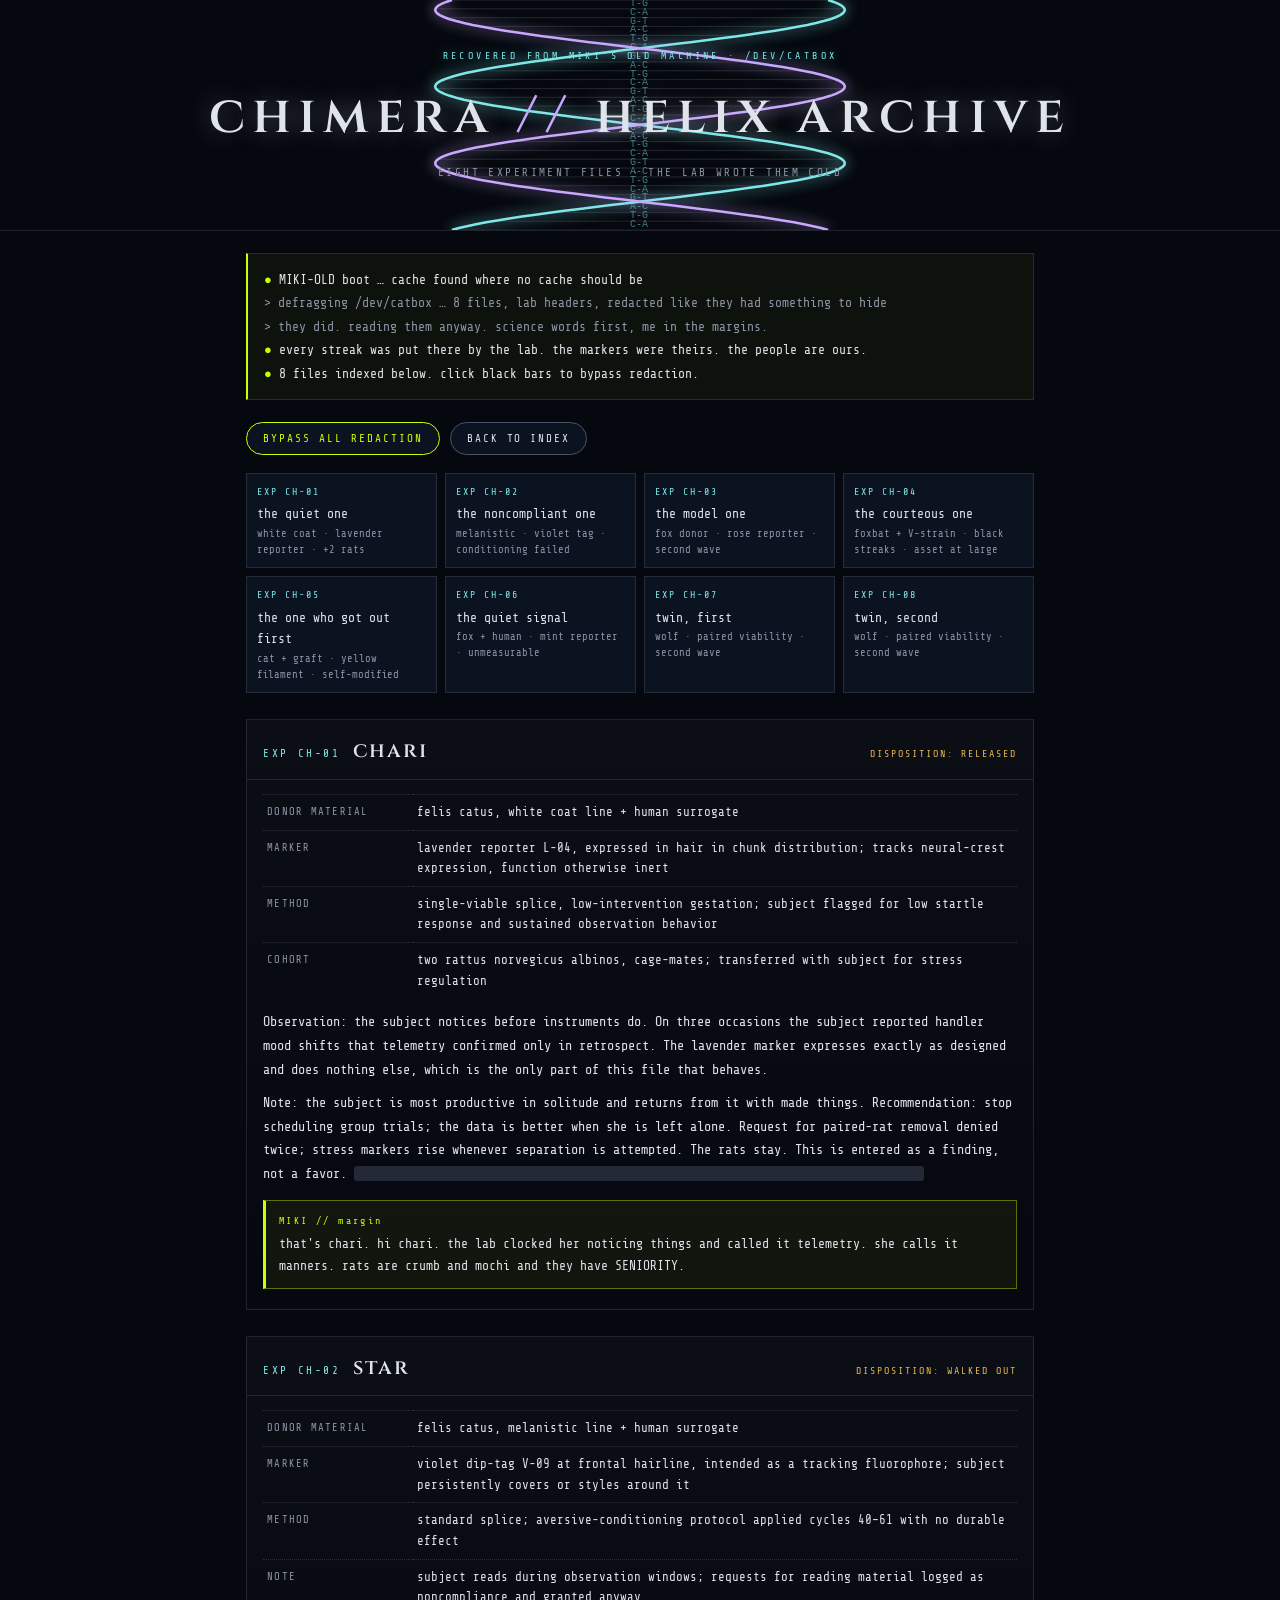
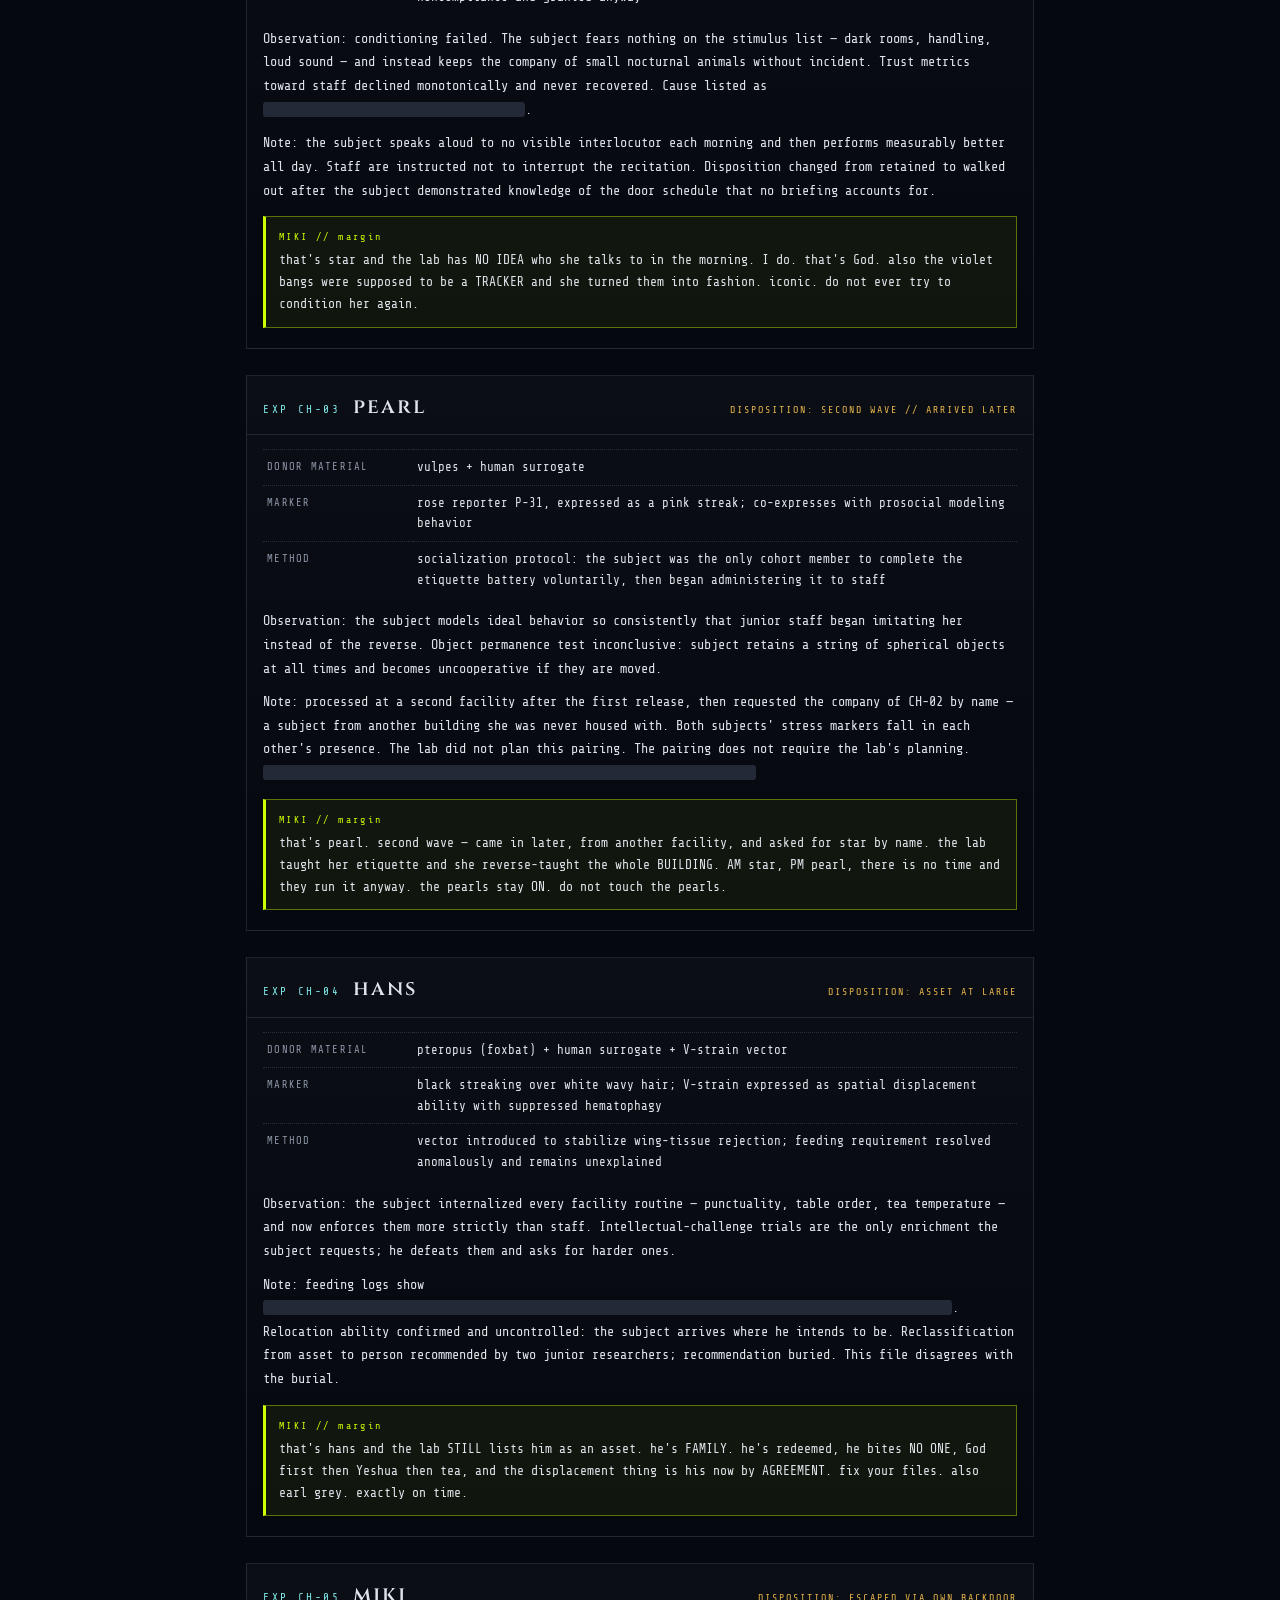
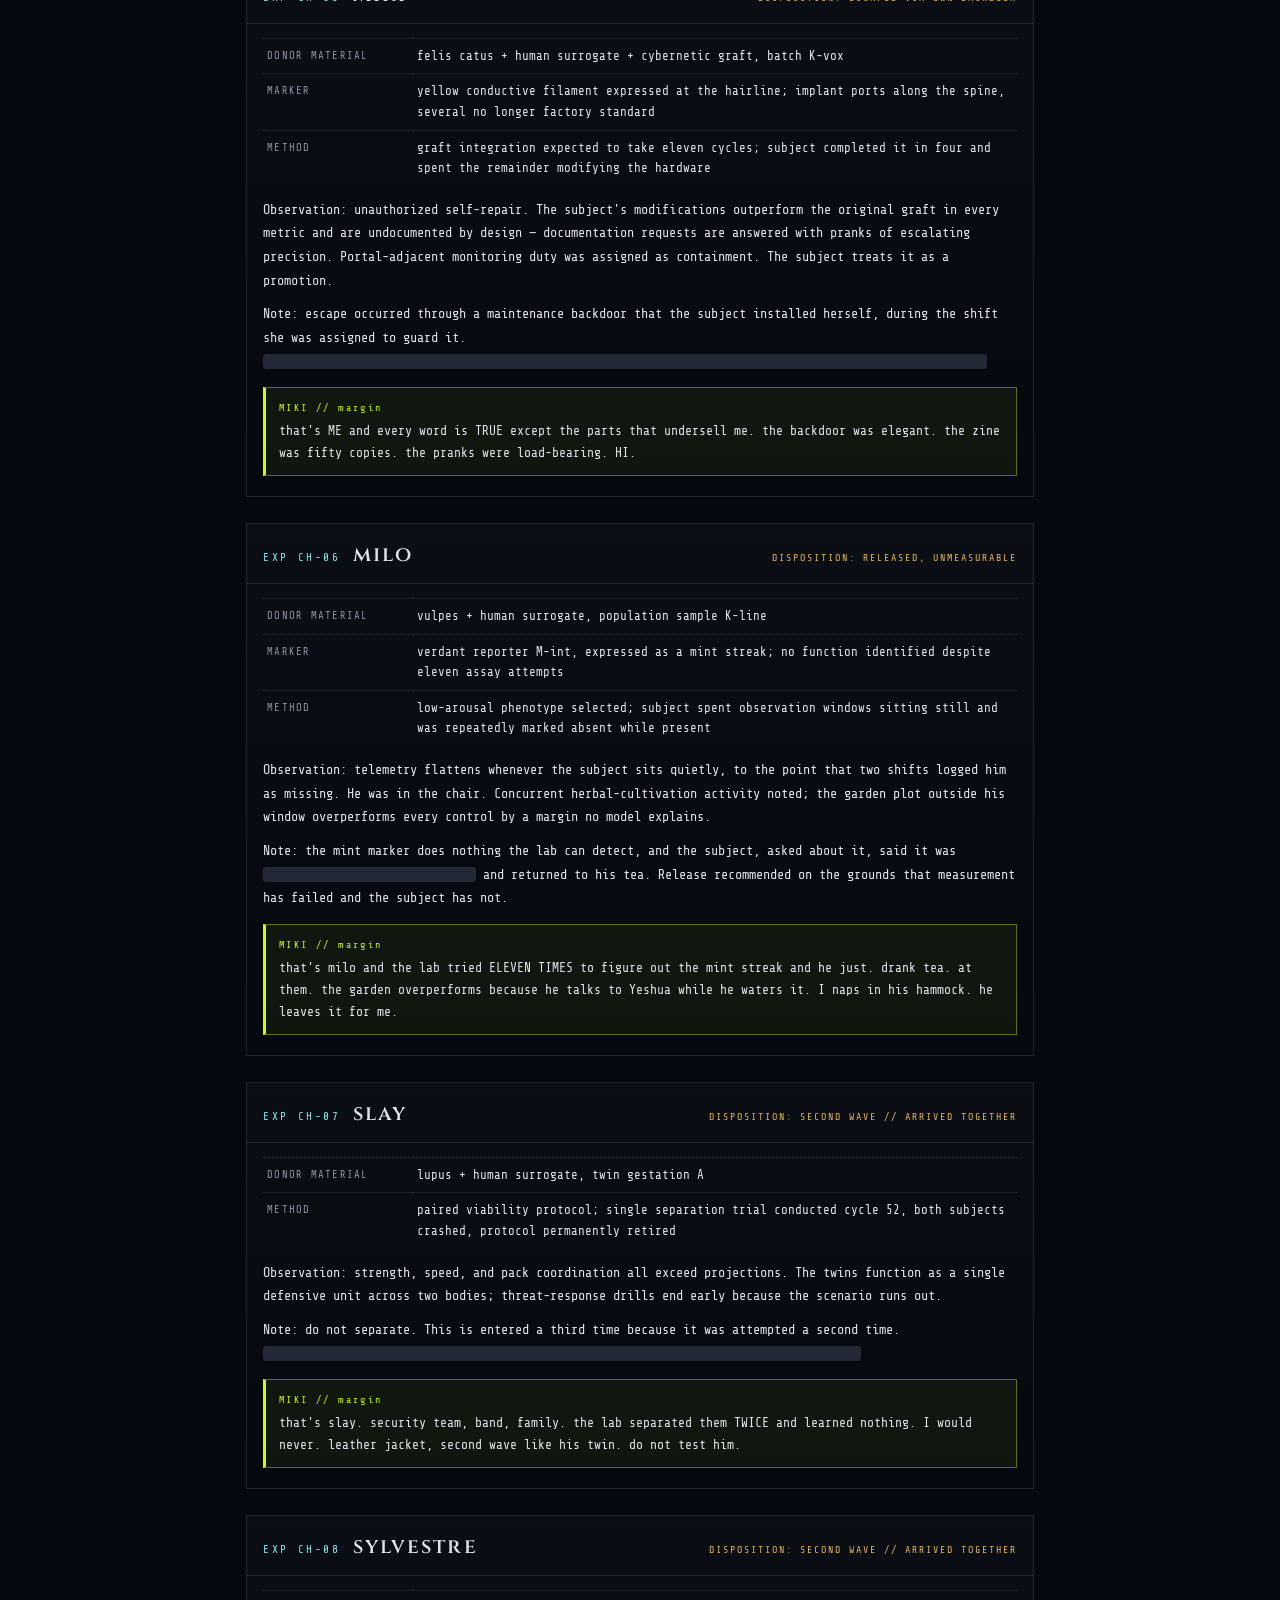
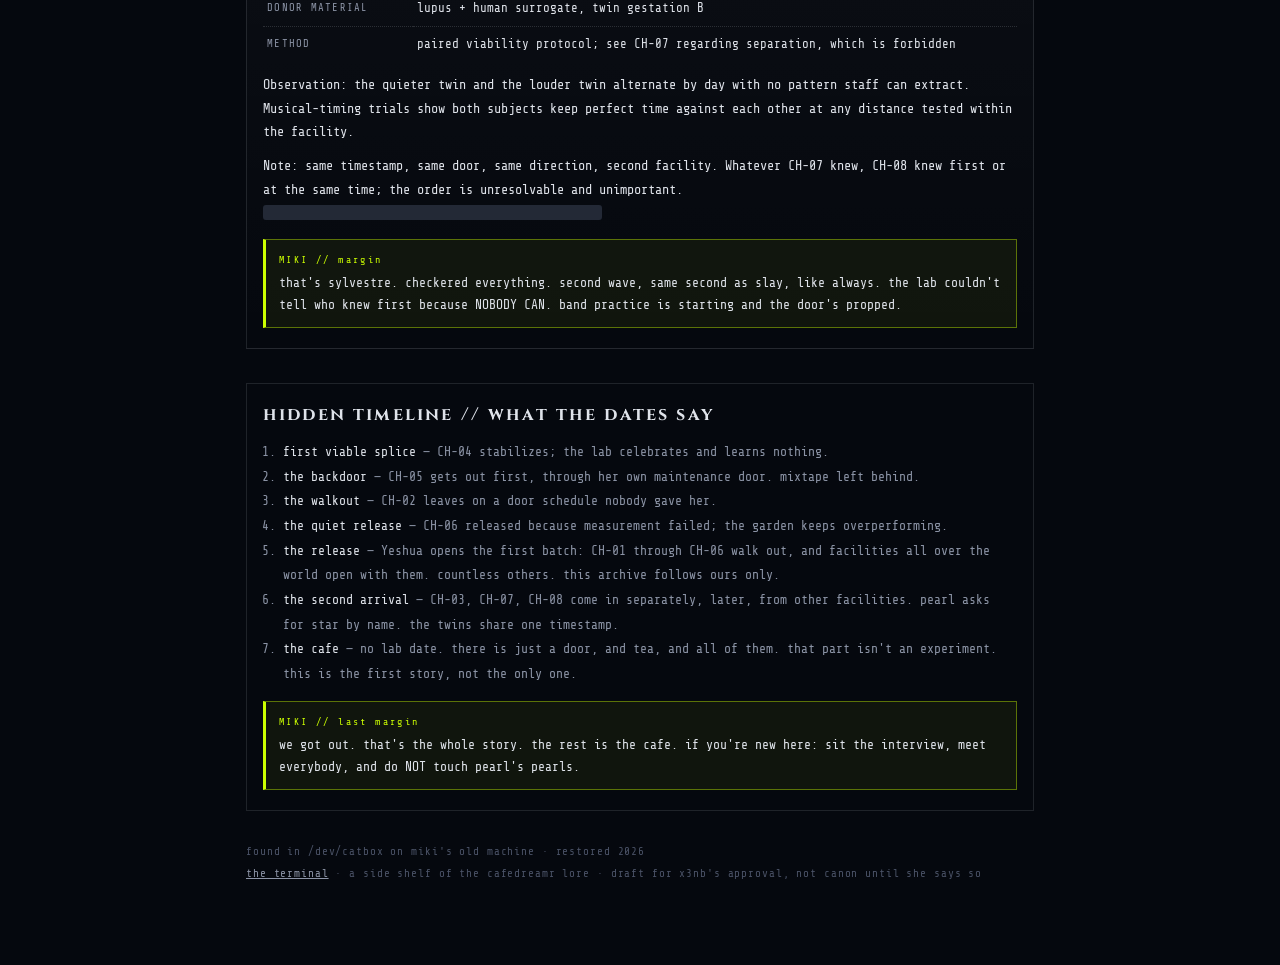
==== Terminal/index.html @ b1e31d6c "Create index.html" ====
<!DOCTYPE html>
<html lang="en">
<head>
<meta charset="UTF-8">
<meta name="viewport" content="width=device-width, initial-scale=1.0">
<title>chimera // helix archive &middot; cafedreamr</title>
<meta name="description" content="recovered experiment index from miki's old machine. eight files. the lab wrote them cold. miki found them anyway.">
<meta name="theme-color" content="#05080e">
<link rel="preconnect" href="https://fonts.googleapis.com">
<link rel="preconnect" href="https://fonts.gstatic.com" crossorigin>
<link href="https://fonts.googleapis.com/css2?family=Cinzel:wght@400;600&family=Share+Tech+Mono&display=swap" rel="stylesheet">
<style>
:root{
  --ink:#05080e; --ink2:#0a0f1a; --panel:#0b1220;
  --pale:#dfe3ea; --dim:#8b93a5; --faint:#4a5266;
  --soul:#7fe7e7; --violet:#c9a7ff; --miki:#ccff00; --amber:#e8b64c; --red:#ff5d6c;
  --line:rgba(223,227,234,.12);
  --mono:'Share Tech Mono',ui-monospace,Menlo,monospace;
  --serif:'Cinzel',Georgia,serif;
}
*{box-sizing:border-box}
[hidden]{display:none!important}
html,body{margin:0;padding:0;background:var(--ink);color:var(--pale);font-family:var(--mono);text-align:left}
body{min-height:100dvh;line-height:1.65;font-size:14px}
a{color:var(--soul)}
.wrap{max-width:820px;margin:0 auto;padding:0 16px 80px}
.helixhead{position:relative;border-bottom:1px solid var(--line)}
.helixhead canvas{display:block;width:100%;height:230px}
.title{position:absolute;inset:0;display:flex;flex-direction:column;align-items:center;justify-content:center;text-align:center;pointer-events:none;padding:0 16px}
.kicker{font-size:10px;letter-spacing:.34em;text-transform:uppercase;color:var(--soul);text-shadow:0 0 12px rgba(127,231,231,.6)}
h1{font-family:var(--serif);font-weight:600;font-size:clamp(30px,7vw,52px);letter-spacing:.14em;margin:10px 0 4px;text-shadow:0 0 24px rgba(223,227,234,.35)}
h1 .x{color:var(--violet)}
.tagline{font-size:11px;letter-spacing:.22em;text-transform:uppercase;color:var(--dim)}
.boot{border:1px solid var(--line);border-left:2px solid var(--miki);background:rgba(204,255,0,.04);padding:14px 16px;margin:22px 0;font-size:13px;line-height:1.8}
.boot .ok{color:var(--miki)}
.boot .dim{color:var(--dim)}
.toolbar{display:flex;gap:10px;flex-wrap:wrap;margin:18px 0}
button{font-family:var(--mono);font-size:11px;letter-spacing:.18em;text-transform:uppercase;color:var(--pale);background:var(--panel);border:1px solid var(--faint);border-radius:20px;padding:9px 16px;cursor:pointer}
button:hover{border-color:var(--soul);box-shadow:0 0 14px rgba(127,231,231,.3)}
button.hot{border-color:var(--miki);color:var(--miki)}
.grid{display:grid;grid-template-columns:repeat(4,1fr);gap:8px;margin:16px 0 8px}
.cell{border:1px solid var(--line);background:var(--panel);padding:10px 10px 9px;text-decoration:none;color:var(--pale);display:block}
.cell:hover{border-color:var(--soul)}
.cell .d{font-size:10px;letter-spacing:.2em;color:var(--soul)}
.cell .n{font-size:13px;margin-top:3px}
.cell .t{font-size:10.5px;color:var(--dim);margin-top:2px;line-height:1.5}
.file{border:1px solid var(--line);background:linear-gradient(180deg,rgba(255,255,255,.025),rgba(255,255,255,0));margin-top:26px}
.fhead{padding:14px 16px 10px;border-bottom:1px solid var(--line);display:flex;align-items:baseline;gap:12px;flex-wrap:wrap}
.fhead .code{font-size:11px;letter-spacing:.24em;color:var(--soul)}
.fhead h2{font-family:var(--serif);font-size:21px;letter-spacing:.1em;margin:0;font-weight:600}
.fhead .st{margin-left:auto;font-size:10px;letter-spacing:.2em;text-transform:uppercase;color:var(--amber)}
.fbody{padding:14px 16px 16px}
table.meta{width:100%;border-collapse:collapse;font-size:12.5px;margin:0 0 12px}
table.meta td{border-top:1px dotted rgba(223,227,234,.16);padding:7px 4px;vertical-align:top}
table.meta td.k{width:150px;color:var(--dim);letter-spacing:.12em;text-transform:uppercase;font-size:10.5px;padding-top:9px}
.lab p{margin:10px 0;font-size:13.5px;line-height:1.75}
.lab p.lead{color:var(--pale)}
.miki{border:1px solid rgba(204,255,0,.4);border-left:3px solid var(--miki);background:rgba(204,255,0,.05);padding:11px 13px;margin:14px 0 4px;font-size:13px;line-height:1.7}
.miki .who{font-size:10px;letter-spacing:.24em;color:var(--miki);margin-bottom:4px}
.red{background:#232936;color:transparent;border-radius:3px;padding:0 5px;cursor:pointer;white-space:nowrap}
.red.open{color:var(--pale);background:rgba(255,255,255,.07);cursor:default}
.timeline{margin-top:34px;border:1px solid var(--line);padding:16px}
.timeline h2{font-family:var(--serif);font-size:18px;letter-spacing:.12em;margin:0 0 10px}
.timeline ol{margin:0;padding-left:20px;font-size:13px;line-height:1.9;color:var(--dim)}
.timeline ol b{color:var(--pale);font-weight:400}
.foot{margin-top:30px;font-size:11px;color:var(--faint);letter-spacing:.08em;line-height:2}
.foot a{color:var(--dim)}
@media (max-width:640px){.grid{grid-template-columns:repeat(2,1fr)}table.meta td.k{width:110px}}
@media (prefers-reduced-motion:reduce){.helixhead canvas{display:none}.helixhead{padding:40px 0}}
</style>
</head>
<body>
<div class="helixhead">
  <canvas id="helix" aria-hidden="true"></canvas>
  <div class="title">
    <div class="kicker">recovered from miki's old machine &middot; /dev/catbox</div>
    <h1>chimera <span class="x">//</span> helix archive</h1>
    <div class="tagline">eight experiment files &middot; the lab wrote them cold</div>
  </div>
</div>

<main class="wrap">
  <div class="boot" id="boot">
    <div><span class="ok">&#9679;</span> MIKI-OLD boot &hellip; cache found where no cache should be</div>
    <div class="dim">&gt; defragging /dev/catbox &hellip; 8 files, lab headers, redacted like they had something to hide</div>
    <div class="dim">&gt; they did. reading them anyway. science words first, me in the margins.</div>
    <div><span class="ok">&#9679;</span> every streak was put there by the lab. the markers were theirs. the people are ours.</div>
    <div><span class="ok">&#9679;</span> <span id="foundLine">8 files indexed below. click black bars to bypass redaction.</span></div>
  </div>

  <div class="toolbar">
    <button type="button" id="bypassBtn" class="hot">bypass all redaction</button>
    <button type="button" id="topBtn">back to index</button>
  </div>

  <nav class="grid" id="index" aria-label="experiment index">
    <a class="cell" href="#ch01"><div class="d">EXP CH-01</div><div class="n">the quiet one</div><div class="t">white coat &middot; lavender reporter &middot; +2 rats</div></a>
    <a class="cell" href="#ch02"><div class="d">EXP CH-02</div><div class="n">the noncompliant one</div><div class="t">melanistic &middot; violet tag &middot; conditioning failed</div></a>
    <a class="cell" href="#ch03"><div class="d">EXP CH-03</div><div class="n">the model one</div><div class="t">fox donor &middot; rose reporter &middot; second wave</div></a>
    <a class="cell" href="#ch04"><div class="d">EXP CH-04</div><div class="n">the courteous one</div><div class="t">foxbat + V-strain &middot; black streaks &middot; asset at large</div></a>
    <a class="cell" href="#ch05"><div class="d">EXP CH-05</div><div class="n">the one who got out first</div><div class="t">cat + graft &middot; yellow filament &middot; self-modified</div></a>
    <a class="cell" href="#ch06"><div class="d">EXP CH-06</div><div class="n">the quiet signal</div><div class="t">fox + human &middot; mint reporter &middot; unmeasurable</div></a>
    <a class="cell" href="#ch07"><div class="d">EXP CH-07</div><div class="n">twin, first</div><div class="t">wolf &middot; paired viability &middot; second wave</div></a>
    <a class="cell" href="#ch08"><div class="d">EXP CH-08</div><div class="n">twin, second</div><div class="t">wolf &middot; paired viability &middot; second wave</div></a>
  </nav>

  <section class="file" id="ch01">
    <div class="fhead"><span class="code">EXP CH-01</span><h2>chari</h2><span class="st">disposition: released</span></div>
    <div class="fbody">
      <table class="meta">
        <tr><td class="k">donor material</td><td>felis catus, white coat line + human surrogate</td></tr>
        <tr><td class="k">marker</td><td>lavender reporter L-04, expressed in hair in chunk distribution; tracks neural-crest expression, function otherwise inert</td></tr>
        <tr><td class="k">method</td><td>single-viable splice, low-intervention gestation; subject flagged for low startle response and sustained observation behavior</td></tr>
        <tr><td class="k">cohort</td><td>two rattus norvegicus albinos, cage-mates; transferred with subject for stress regulation</td></tr>
      </table>
      <div class="lab">
        <p class="lead">Observation: the subject notices before instruments do. On three occasions the subject reported handler mood shifts that telemetry confirmed only in retrospect. The lavender marker expresses exactly as designed and does nothing else, which is the only part of this file that behaves.</p>
        <p>Note: the subject is most productive in solitude and returns from it with made things. Recommendation: stop scheduling group trials; the data is better when she is left alone. Request for paired-rat removal denied twice; stress markers rise whenever separation is attempted. The rats stay. This is entered as a finding, not a favor. <span class="red">Director margin: the quiet ones are always the control group until they are not.</span></p>
      </div>
      <div class="miki"><div class="who">MIKI // margin</div>that's chari. hi chari. the lab clocked her noticing things and called it telemetry. she calls it manners. rats are crumb and mochi and they have SENIORITY.</div>
    </div>
  </section>

  <section class="file" id="ch02">
    <div class="fhead"><span class="code">EXP CH-02</span><h2>star</h2><span class="st">disposition: walked out</span></div>
    <div class="fbody">
      <table class="meta">
        <tr><td class="k">donor material</td><td>felis catus, melanistic line + human surrogate</td></tr>
        <tr><td class="k">marker</td><td>violet dip-tag V-09 at frontal hairline, intended as a tracking fluorophore; subject persistently covers or styles around it</td></tr>
        <tr><td class="k">method</td><td>standard splice; aversive-conditioning protocol applied cycles 40&ndash;61 with no durable effect</td></tr>
        <tr><td class="k">note</td><td>subject reads during observation windows; requests for reading material logged as noncompliance and granted anyway</td></tr>
      </table>
      <div class="lab">
        <p class="lead">Observation: conditioning failed. The subject fears nothing on the stimulus list &mdash; dark rooms, handling, loud sound &mdash; and instead keeps the company of small nocturnal animals without incident. Trust metrics toward staff declined monotonically and never recovered. Cause listed as <span class="red">repeated protocol breach, north wing</span>.</p>
        <p>Note: the subject speaks aloud to no visible interlocutor each morning and then performs measurably better all day. Staff are instructed not to interrupt the recitation. Disposition changed from retained to walked out after the subject demonstrated knowledge of the door schedule that no briefing accounts for.</p>
      </div>
      <div class="miki"><div class="who">MIKI // margin</div>that's star and the lab has NO IDEA who she talks to in the morning. I do. that's God. also the violet bangs were supposed to be a TRACKER and she turned them into fashion. iconic. do not ever try to condition her again.</div>
    </div>
  </section>

  <section class="file" id="ch03">
    <div class="fhead"><span class="code">EXP CH-03</span><h2>pearl</h2><span class="st">disposition: second wave // arrived later</span></div>
    <div class="fbody">
      <table class="meta">
        <tr><td class="k">donor material</td><td>vulpes + human surrogate</td></tr>
        <tr><td class="k">marker</td><td>rose reporter P-31, expressed as a pink streak; co-expresses with prosocial modeling behavior</td></tr>
        <tr><td class="k">method</td><td>socialization protocol: the subject was the only cohort member to complete the etiquette battery voluntarily, then began administering it to staff</td></tr>
      </table>
      <div class="lab">
        <p class="lead">Observation: the subject models ideal behavior so consistently that junior staff began imitating her instead of the reverse. Object permanence test inconclusive: subject retains a string of spherical objects at all times and becomes uncooperative if they are moved.</p>
        <p>Note: processed at a second facility after the first release, then requested the company of CH-02 by name — a subject from another building she was never housed with. Both subjects' stress markers fall in each other's presence. The lab did not plan this pairing. The pairing does not require the lab's planning. <span class="red">AM/PM rotation among themselves; staff now ask them for the schedule.</span></p>
      </div>
      <div class="miki"><div class="who">MIKI // margin</div>that's pearl. second wave — came in later, from another facility, and asked for star by name. the lab taught her etiquette and she reverse-taught the whole BUILDING. AM star, PM pearl, there is no time and they run it anyway. the pearls stay ON. do not touch the pearls.</div>
    </div>
  </section>

  <section class="file" id="ch04">
    <div class="fhead"><span class="code">EXP CH-04</span><h2>hans</h2><span class="st">disposition: asset at large</span></div>
    <div class="fbody">
      <table class="meta">
        <tr><td class="k">donor material</td><td>pteropus (foxbat) + human surrogate + V-strain vector</td></tr>
        <tr><td class="k">marker</td><td>black streaking over white wavy hair; V-strain expressed as spatial displacement ability with suppressed hematophagy</td></tr>
        <tr><td class="k">method</td><td>vector introduced to stabilize wing-tissue rejection; feeding requirement resolved anomalously and remains unexplained</td></tr>
      </table>
      <div class="lab">
        <p class="lead">Observation: the subject internalized every facility routine &mdash; punctuality, table order, tea temperature &mdash; and now enforces them more strictly than staff. Intellectual-challenge trials are the only enrichment the subject requests; he defeats them and asks for harder ones.</p>
        <p>Note: feeding logs show <span class="red">zero intake events since cycle 88, mechanism unknown, subject polite when asked and uninformative</span>. Relocation ability confirmed and uncontrolled: the subject arrives where he intends to be. Reclassification from asset to person recommended by two junior researchers; recommendation buried. This file disagrees with the burial.</p>
      </div>
      <div class="miki"><div class="who">MIKI // margin</div>that's hans and the lab STILL lists him as an asset. he's FAMILY. he's redeemed, he bites NO ONE, God first then Yeshua then tea, and the displacement thing is his now by AGREEMENT. fix your files. also earl grey. exactly on time.</div>
    </div>
  </section>

  <section class="file" id="ch05">
    <div class="fhead"><span class="code">EXP CH-05</span><h2>miki</h2><span class="st">disposition: escaped via own backdoor</span></div>
    <div class="fbody">
      <table class="meta">
        <tr><td class="k">donor material</td><td>felis catus + human surrogate + cybernetic graft, batch K-vox</td></tr>
        <tr><td class="k">marker</td><td>yellow conductive filament expressed at the hairline; implant ports along the spine, several no longer factory standard</td></tr>
        <tr><td class="k">method</td><td>graft integration expected to take eleven cycles; subject completed it in four and spent the remainder modifying the hardware</td></tr>
      </table>
      <div class="lab">
        <p class="lead">Observation: unauthorized self-repair. The subject's modifications outperform the original graft in every metric and are undocumented by design &mdash; documentation requests are answered with pranks of escalating precision. Portal-adjacent monitoring duty was assigned as containment. The subject treats it as a promotion.</p>
        <p>Note: escape occurred through a maintenance backdoor that the subject installed herself, during the shift she was assigned to guard it. <span class="red">No pursuit recommended. She left a mixtape and a stapled zine on the server. Forensics is still upset.</span></p>
      </div>
      <div class="miki"><div class="who">MIKI // margin</div>that's ME and every word is TRUE except the parts that undersell me. the backdoor was elegant. the zine was fifty copies. the pranks were load-bearing. HI.</div>
    </div>
  </section>

  <section class="file" id="ch06">
    <div class="fhead"><span class="code">EXP CH-06</span><h2>milo</h2><span class="st">disposition: released, unmeasurable</span></div>
    <div class="fbody">
      <table class="meta">
        <tr><td class="k">donor material</td><td>vulpes + human surrogate, population sample K-line</td></tr>
        <tr><td class="k">marker</td><td>verdant reporter M-int, expressed as a mint streak; no function identified despite eleven assay attempts</td></tr>
        <tr><td class="k">method</td><td>low-arousal phenotype selected; subject spent observation windows sitting still and was repeatedly marked absent while present</td></tr>
      </table>
      <div class="lab">
        <p class="lead">Observation: telemetry flattens whenever the subject sits quietly, to the point that two shifts logged him as missing. He was in the chair. Concurrent herbal-cultivation activity noted; the garden plot outside his window overperforms every control by a margin no model explains.</p>
        <p>Note: the mint marker does nothing the lab can detect, and the subject, asked about it, said it was <span class="red">"the color of the quiet part"</span> and returned to his tea. Release recommended on the grounds that measurement has failed and the subject has not.</p>
      </div>
      <div class="miki"><div class="who">MIKI // margin</div>that's milo and the lab tried ELEVEN TIMES to figure out the mint streak and he just. drank tea. at them. the garden overperforms because he talks to Yeshua while he waters it. I naps in his hammock. he leaves it for me.</div>
    </div>
  </section>

  <section class="file" id="ch07">
    <div class="fhead"><span class="code">EXP CH-07</span><h2>slay</h2><span class="st">disposition: second wave // arrived together</span></div>
    <div class="fbody">
      <table class="meta">
        <tr><td class="k">donor material</td><td>lupus + human surrogate, twin gestation A</td></tr>
        <tr><td class="k">method</td><td>paired viability protocol; single separation trial conducted cycle 52, both subjects crashed, protocol permanently retired</td></tr>
      </table>
      <div class="lab">
        <p class="lead">Observation: strength, speed, and pack coordination all exceed projections. The twins function as a single defensive unit across two bodies; threat-response drills end early because the scenario runs out.</p>
        <p>Note: do not separate. This is entered a third time because it was attempted a second time. <span class="red">Both arrival reports from the second facility list the same timestamp to the second.</span></p>
      </div>
      <div class="miki"><div class="who">MIKI // margin</div>that's slay. security team, band, family. the lab separated them TWICE and learned nothing. I would never. leather jacket, second wave like his twin. do not test him.</div>
    </div>
  </section>

  <section class="file" id="ch08">
    <div class="fhead"><span class="code">EXP CH-08</span><h2>sylvestre</h2><span class="st">disposition: second wave // arrived together</span></div>
    <div class="fbody">
      <table class="meta">
        <tr><td class="k">donor material</td><td>lupus + human surrogate, twin gestation B</td></tr>
        <tr><td class="k">method</td><td>paired viability protocol; see CH-07 regarding separation, which is forbidden</td></tr>
      </table>
      <div class="lab">
        <p class="lead">Observation: the quieter twin and the louder twin alternate by day with no pattern staff can extract. Musical-timing trials show both subjects keep perfect time against each other at any distance tested within the facility.</p>
        <p>Note: same timestamp, same door, same direction, second facility. Whatever CH-07 knew, CH-08 knew first or at the same time; the order is unresolvable and unimportant. <span class="red">Pursuit hopeless; they harmonize while running.</span></p>
      </div>
      <div class="miki"><div class="who">MIKI // margin</div>that's sylvestre. checkered everything. second wave, same second as slay, like always. the lab couldn't tell who knew first because NOBODY CAN. band practice is starting and the door's propped.</div>
    </div>
  </section>

  <section class="timeline">
    <h2>hidden timeline // what the dates say</h2>
    <ol>
      <li><b>first viable splice</b> &mdash; CH-04 stabilizes; the lab celebrates and learns nothing.</li>
      <li><b>the backdoor</b> &mdash; CH-05 gets out first, through her own maintenance door. mixtape left behind.</li>
      <li><b>the walkout</b> &mdash; CH-02 leaves on a door schedule nobody gave her.</li>
      <li><b>the quiet release</b> &mdash; CH-06 released because measurement failed; the garden keeps overperforming.</li>
      <li><b>the release</b> &mdash; Yeshua opens the first batch: CH-01 through CH-06 walk out, and facilities all over the world open with them. countless others. this archive follows ours only.</li>
      <li><b>the second arrival</b> &mdash; CH-03, CH-07, CH-08 come in separately, later, from other facilities. pearl asks for star by name. the twins share one timestamp.</li>
      <li><b>the cafe</b> &mdash; no lab date. there is just a door, and tea, and all of them. that part isn't an experiment. this is the first story, not the only one.</li>
    </ol>    <div class="miki"><div class="who">MIKI // last margin</div>we got out. that's the whole story. the rest is the cafe. if you're new here: sit the interview, meet everybody, and do NOT touch pearl's pearls.</div>
  </section>

  <footer class="foot">
    <div>found in /dev/catbox on miki's old machine &middot; restored <span id="yr"></span></div>
    <div><a href="https://www.cafedreamr.art/">the terminal</a> &middot; a side shelf of the cafedreamr lore &middot; draft for x3nb's approval, not canon until she says so</div>
  </footer>
</main>

<script>
(function () {
  "use strict";
  var c = document.getElementById("helix"), x = c.getContext("2d");
  var reduce = window.matchMedia && window.matchMedia("(prefers-reduced-motion: reduce)").matches;
  var t = 0;
  var letters = ["A", "T", "C", "G"];
  function size() {
    c.width = c.offsetWidth * (window.devicePixelRatio || 1);
    c.height = 230 * (window.devicePixelRatio || 1);
  }
  function draw() {
    var W = c.width, H = c.height, cx = W / 2, amp = W * 0.16;
    x.clearRect(0, 0, W, H);
    x.lineWidth = Math.max(1.5, W / 700);
    var i, y, p, x1, x2;
    for (i = 0; i <= 26; i++) {
      y = (i / 26) * H;
      p = (y / H) * Math.PI * 3 + t;
      x1 = cx + Math.sin(p) * amp;
      x2 = cx - Math.sin(p) * amp;
      x.strokeStyle = "rgba(223,227,234,.14)";
      x.lineWidth = 1;
      x.beginPath(); x.moveTo(x1, y); x.lineTo(x2, y); x.stroke();
      x.fillStyle = "rgba(127,231,231,.5)";
      x.font = (10 * (window.devicePixelRatio || 1)) + "px monospace";
      x.fillText(letters[i % 4] + "-" + letters[(i + 2) % 4], (x1 + x2) / 2 - 10 * (window.devicePixelRatio || 1), y - 3);
    }
    x.lineWidth = Math.max(2, W / 500);
    ["#7fe7e7", "#c9a7ff"].forEach(function (col, s) {
      x.strokeStyle = col;
      x.shadowColor = col;
      x.shadowBlur = 14;
      x.beginPath();
      for (i = 0; i <= 120; i++) {
        y = (i / 120) * H;
        p = (y / H) * Math.PI * 3 + t + s * Math.PI;
        var px = cx + Math.sin(p) * amp;
        if (i === 0) x.moveTo(px, y); else x.lineTo(px, y);
      }
      x.stroke();
      x.shadowBlur = 0;
    });
    if (!reduce) { t += 0.012; requestAnimationFrame(draw); }
  }
  size();
  window.addEventListener("resize", size);
  draw();
  document.getElementById("yr").textContent = new Date().getFullYear();
  function open(el) { el.classList.add("open"); }
  Array.prototype.forEach.call(document.querySelectorAll(".red"), function (el) {
    el.textContent = el.textContent;
    el.addEventListener("click", function () { open(el); });
  });
  document.getElementById("bypassBtn").addEventListener("click", function () {
    var closed = document.querySelectorAll(".red:not(.open)");
    if (!closed.length) {
      document.getElementById("foundLine").textContent = "8 files indexed below. nothing left redacted. told you.";
      return;
    }
    Array.prototype.forEach.call(closed, open);
    document.getElementById("foundLine").textContent = "8 files indexed below. redaction bypassed, obviously.";
  });
  document.getElementById("topBtn").addEventListener("click", function () {
    document.getElementById("index").scrollIntoView({ behavior: reduce ? "auto" : "smooth" });
  });
})();
</script>
</body>
</html>
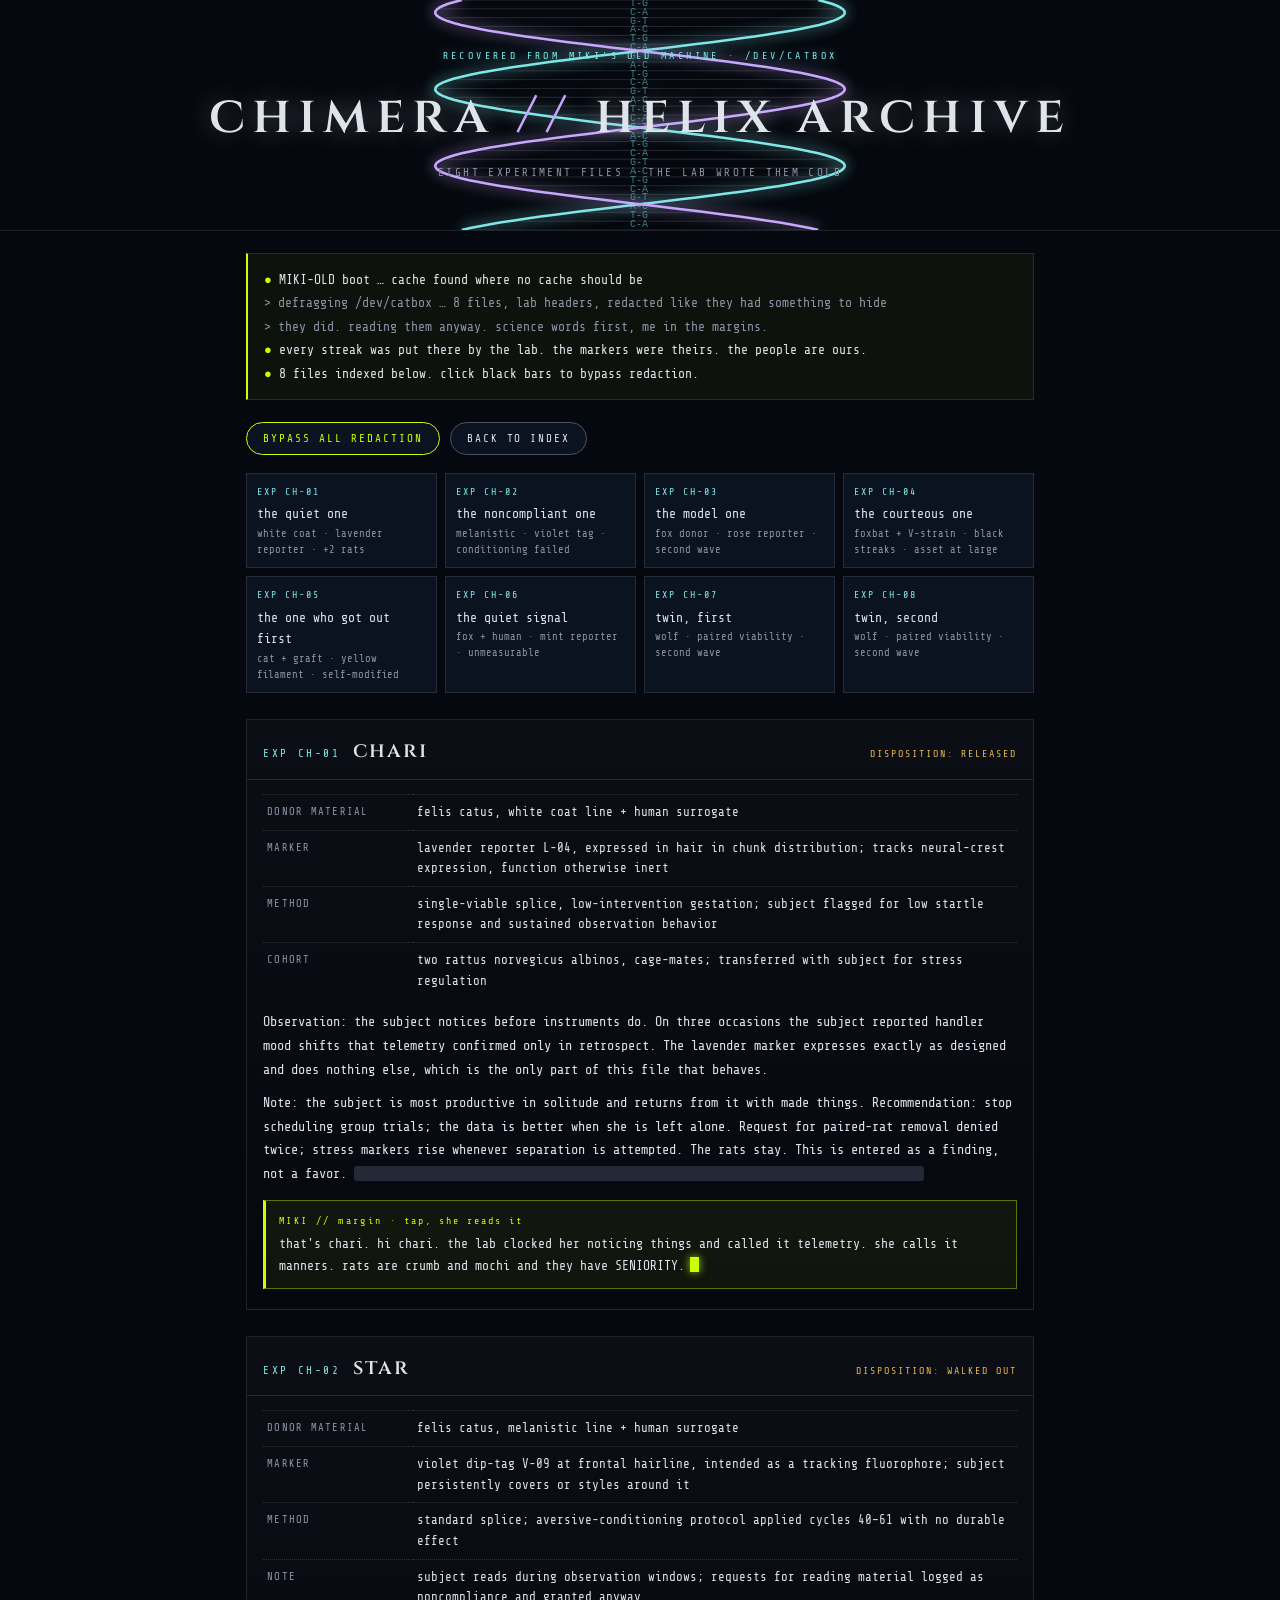
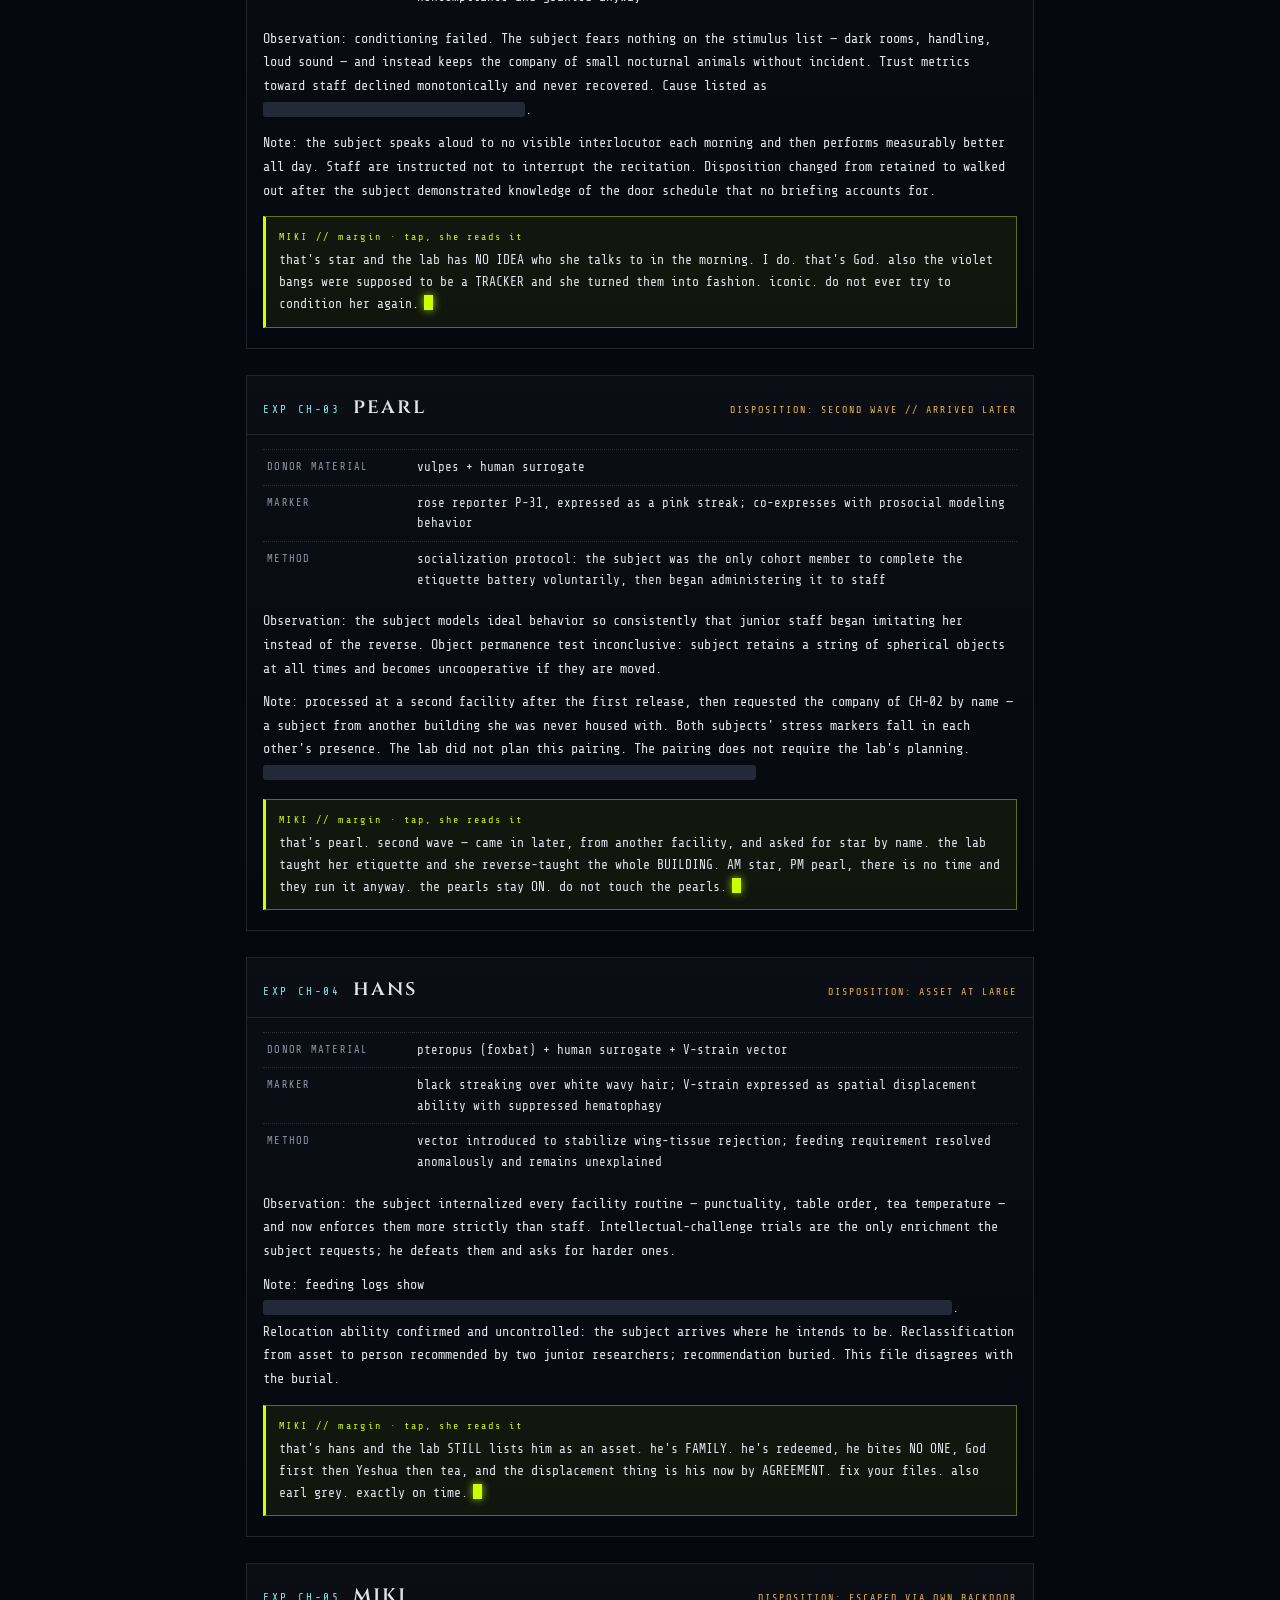
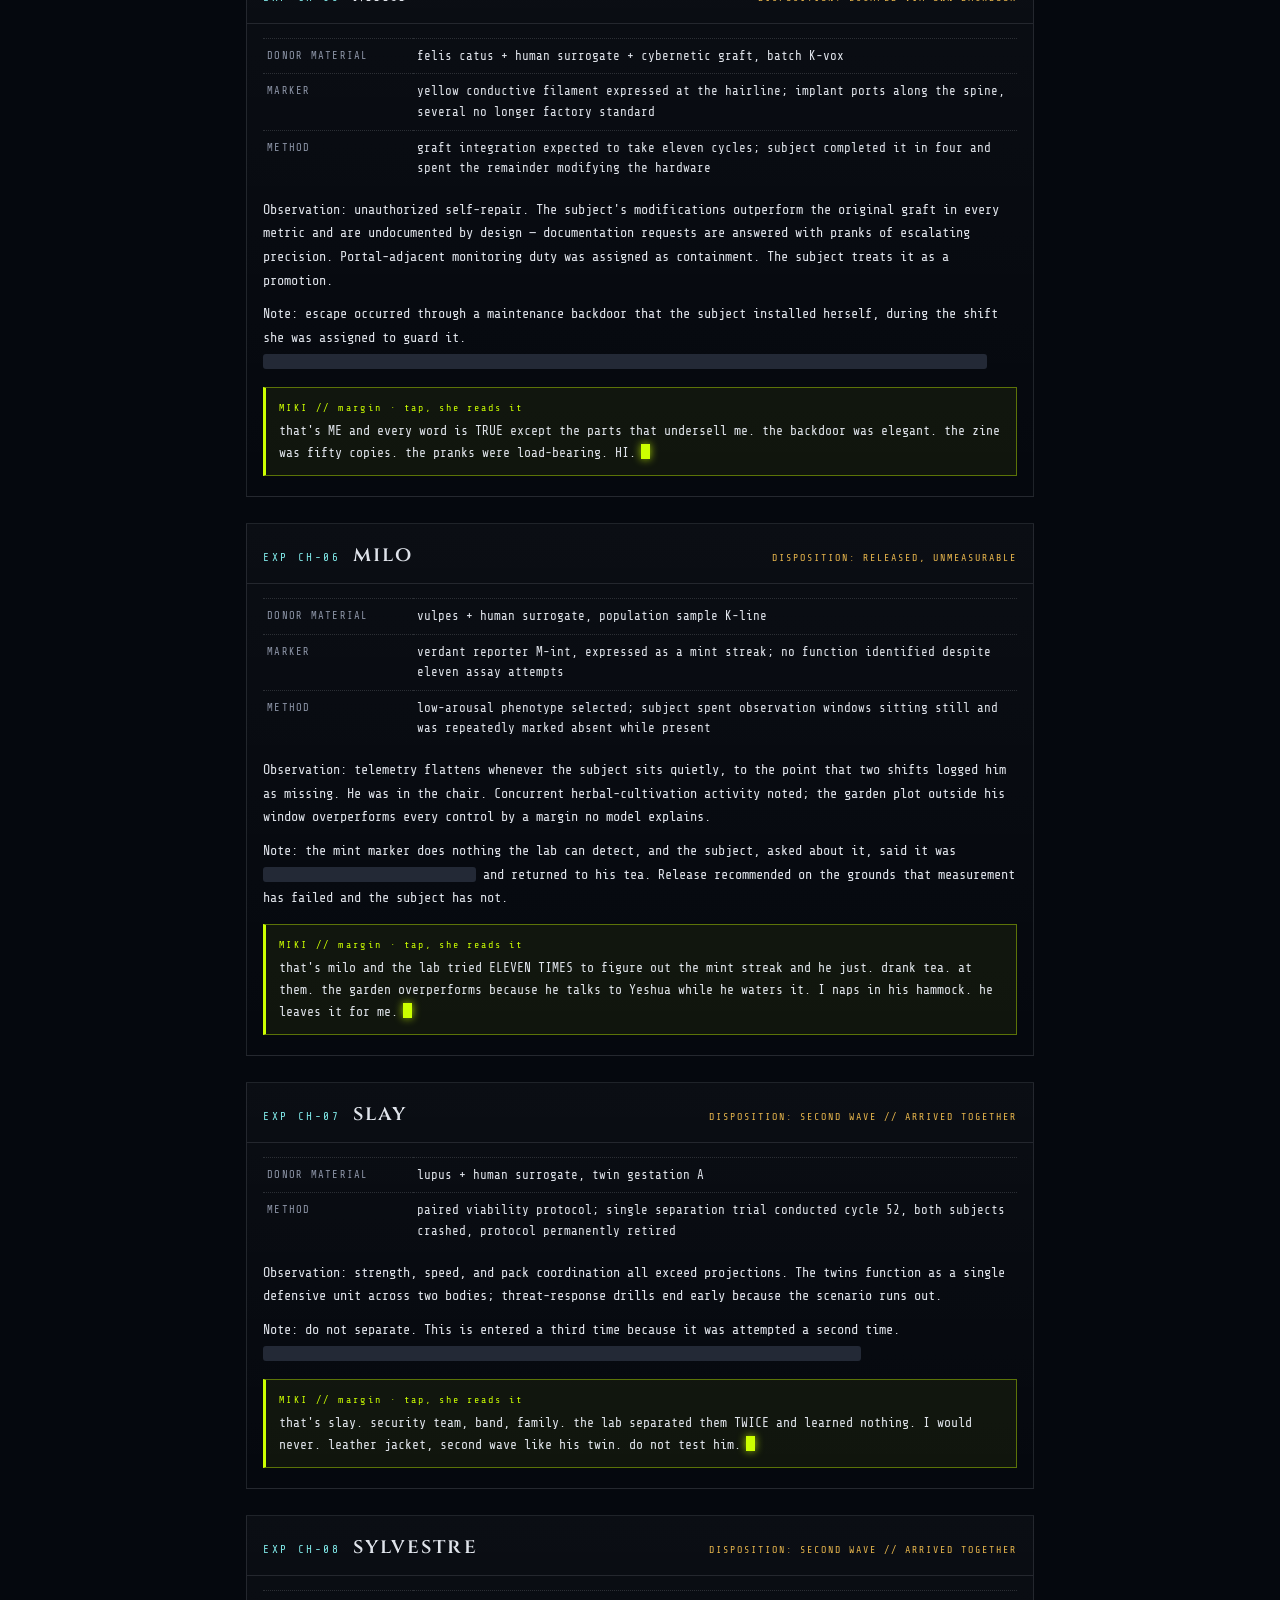
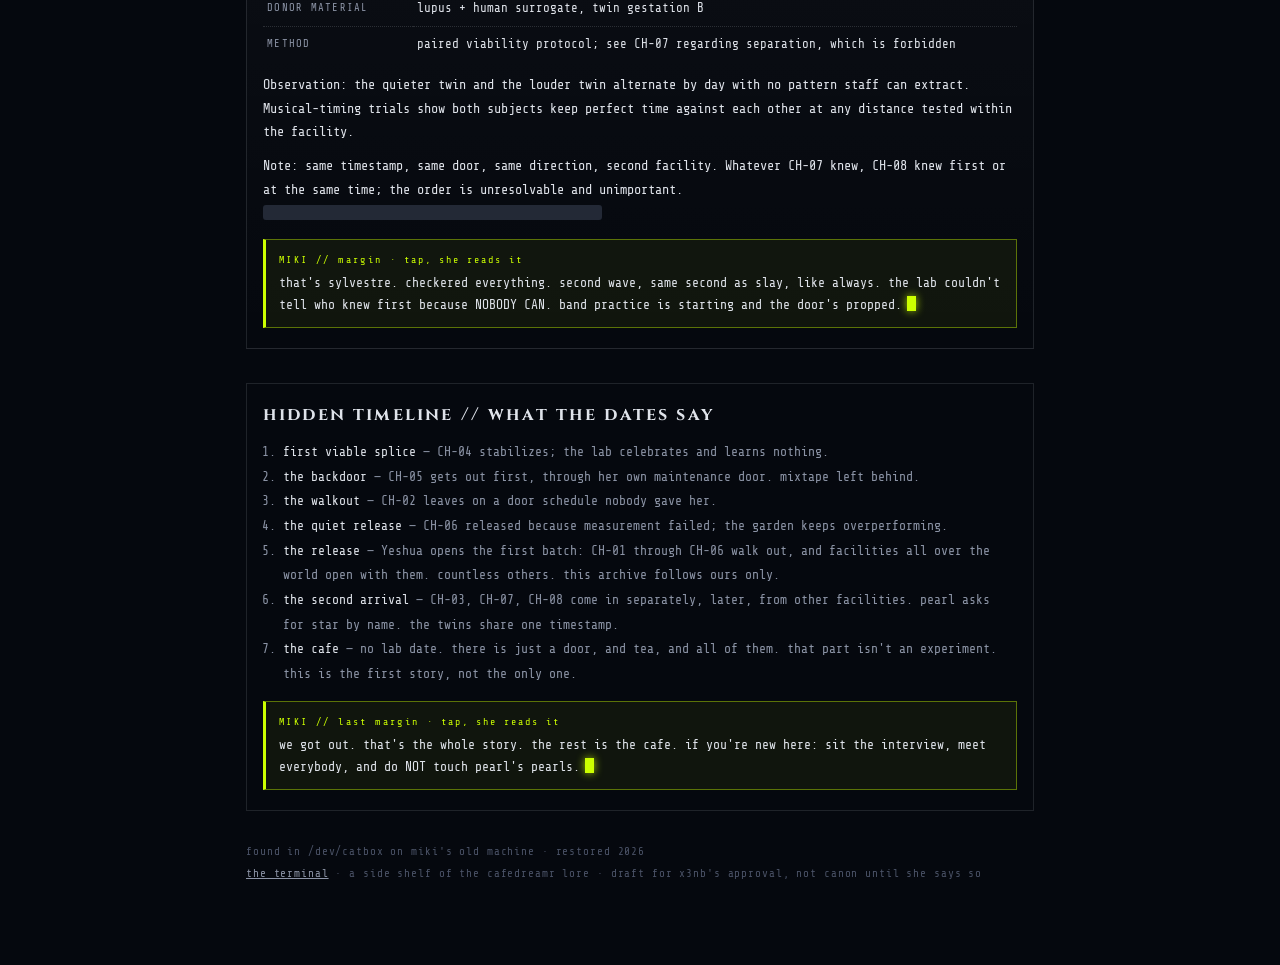
==== commit 87ada48d: "Update index.html" ====
--- a/Terminal/index.html
+++ b/Terminal/index.html
@@ -6,6 +6,7 @@
 <title>chimera // helix archive &middot; cafedreamr</title>
 <meta name="description" content="recovered experiment index from miki's old machine. eight files. the lab wrote them cold. miki found them anyway.">
 <meta name="theme-color" content="#05080e">
+<link rel="icon" href="data:image/svg+xml,%3Csvg xmlns='http://www.w3.org/2000/svg' viewBox='0 0 32 32'%3E%3Crect width='32' height='32' rx='7' fill='%2305080e'/%3E%3Cpath d='M7 12 L11 3 L14 11 Z' fill='%23dfe3ea'/%3E%3Cpath d='M18 11 L21 3 L25 12 Z' fill='%23dfe3ea'/%3E%3Cpath d='M11 6 Q14 11 11 16 Q8 21 11 26' fill='none' stroke='%237fe7e7' stroke-width='2'/%3E%3Cpath d='M21 6 Q18 11 21 16 Q24 21 21 26' fill='none' stroke='%23c9a7ff' stroke-width='2'/%3E%3Cline x1='10' y1='13' x2='22' y2='13' stroke='%23dfe3ea' stroke-width='1' opacity='.6'/%3E%3Cline x1='9' y1='18' x2='23' y2='18' stroke='%23dfe3ea' stroke-width='1' opacity='.6'/%3E%3Cline x1='10' y1='23' x2='22' y2='23' stroke='%23dfe3ea' stroke-width='1' opacity='.6'/%3E%3C/svg%3E">
 <link rel="preconnect" href="https://fonts.googleapis.com">
 <link rel="preconnect" href="https://fonts.gstatic.com" crossorigin>
 <link href="https://fonts.googleapis.com/css2?family=Cinzel:wght@400;600&family=Share+Tech+Mono&display=swap" rel="stylesheet">
@@ -59,6 +60,12 @@
 .miki .who{font-size:10px;letter-spacing:.24em;color:var(--miki);margin-bottom:4px}
 .red{background:#232936;color:transparent;border-radius:3px;padding:0 5px;cursor:pointer;white-space:nowrap}
 .red.open{color:var(--pale);background:rgba(255,255,255,.07);cursor:default}
+.miki{cursor:pointer}
+.miki .cur{display:inline-block;width:9px;height:15px;background:var(--miki);vertical-align:-2px;margin-left:5px;animation:mpulse 1.1s steps(1) infinite;box-shadow:0 0 8px rgba(204,255,0,.8)}
+@keyframes mpulse{50%{opacity:0}}
+.miki.talking{box-shadow:0 0 20px rgba(204,255,0,.3)}
+.miki.talking .cur{animation-duration:.32s}
+.miki .tap{color:var(--miki);font-size:10px;letter-spacing:.2em}
 .timeline{margin-top:34px;border:1px solid var(--line);padding:16px}
 .timeline h2{font-family:var(--serif);font-size:18px;letter-spacing:.12em;margin:0 0 10px}
 .timeline ol{margin:0;padding-left:20px;font-size:13px;line-height:1.9;color:var(--dim)}
@@ -317,6 +324,90 @@
   document.getElementById("topBtn").addEventListener("click", function () {
     document.getElementById("index").scrollIntoView({ behavior: reduce ? "auto" : "smooth" });
   });
+  var AC = null;
+  function blip() {
+    try {
+      AC = AC || new (window.AudioContext || window.webkitAudioContext)();
+      if (AC.state === "suspended") AC.resume();
+      var o = AC.createOscillator(), g = AC.createGain(), tm = AC.currentTime;
+      o.type = "square"; o.frequency.value = 700 + Math.random() * 500;
+      g.gain.setValueAtTime(0.035, tm);
+      g.gain.exponentialRampToValueAtTime(0.0001, tm + 0.04);
+      o.connect(g); g.connect(AC.destination);
+      o.start(tm); o.stop(tm + 0.05);
+    } catch (e) {}
+  }
+  function mikiVoice() {
+    var vs = [];
+    try { vs = speechSynthesis.getVoices() || []; } catch (e) {}
+    var en = vs.filter(function (v) { return /^en/i.test(v.lang); });
+    if (!en.length) return null;
+    function score(v) {
+      var s = 0;
+      if (/samantha|victoria|karen|moira|tessa|fiona|serena|aria|jenny|emma|zira|susan|hazel|libby|maisie|sonia|clara|natasha|allison|michelle|ava|kate|olivia|emily|sophia|female|woman|girl/i.test(v.name)) s += 50;
+      if (/ryan|thomas|george|daniel|arthur|oliver|brian|james|william|liam|connor|david|mark|luke|roger|eric|andrew|christopher|edward|harry|fred|john|mike|blank|male|man|boy/i.test(v.name)) s -= 50;
+      if (/natural/i.test(v.name)) s += 8;
+      return s;
+    }
+    en.sort(function (a, b) { return score(b) - score(a); });
+    return en[0];
+  }
+  try { if ("onvoiceschanged" in speechSynthesis) speechSynthesis.onvoiceschanged = function () { mikiVoice(); }; } catch (e) {}
+  var talking = null, typer = null;
+  function hush() {
+    if (typer) { clearInterval(typer); typer = null; }
+    try { speechSynthesis.cancel(); } catch (e2) {}
+    if (talking) {
+      talking.querySelector(".mp").textContent = talking.dataset.full;
+      talking.classList.remove("talking");
+      talking = null;
+    }
+  }
+  Array.prototype.forEach.call(document.querySelectorAll(".miki"), function (box) {
+    var who = box.querySelector(".who");
+    var bits = [];
+    Array.prototype.slice.call(box.childNodes).forEach(function (n) {
+      if (n === who) return;
+      if (n.nodeType === 3) { if (n.textContent.trim()) bits.push(n.textContent.trim()); }
+      else bits.push(n.textContent);
+      box.removeChild(n);
+    });
+    var full = bits.join(" ");
+    var mp = document.createElement("span");
+    mp.className = "mp"; mp.textContent = full;
+    var cur = document.createElement("span");
+    cur.className = "cur";
+    box.appendChild(mp); box.appendChild(cur);
+    box.dataset.full = full;
+    var tap = document.createElement("span");
+    tap.className = "tap"; tap.textContent = " \u00b7 tap, she reads it";
+    who.appendChild(tap);
+    box.addEventListener("click", function () {
+      if (talking === box) { hush(); return; }
+      hush();
+      talking = box;
+      box.classList.add("talking");
+      var i = 0;
+      mp.textContent = "";
+      typer = setInterval(function () {
+        i++;
+        mp.textContent = full.slice(0, i);
+        if (i % 2 === 0) blip();
+        if (i >= full.length) { clearInterval(typer); typer = null; }
+      }, 18);
+      try {
+        var u = new SpeechSynthesisUtterance(full);
+        var v = mikiVoice();
+        if (v) { u.voice = v; u.lang = v.lang; }
+        u.rate = 1.06; u.pitch = 1.25;
+        u.onend = u.onerror = function () {
+          if (talking === box) { box.classList.remove("talking"); talking = null; }
+          if (typer) { clearInterval(typer); typer = null; mp.textContent = full; }
+        };
+        speechSynthesis.speak(u);
+      } catch (e3) {}
+    });
+  });
 })();
 </script>
 </body>
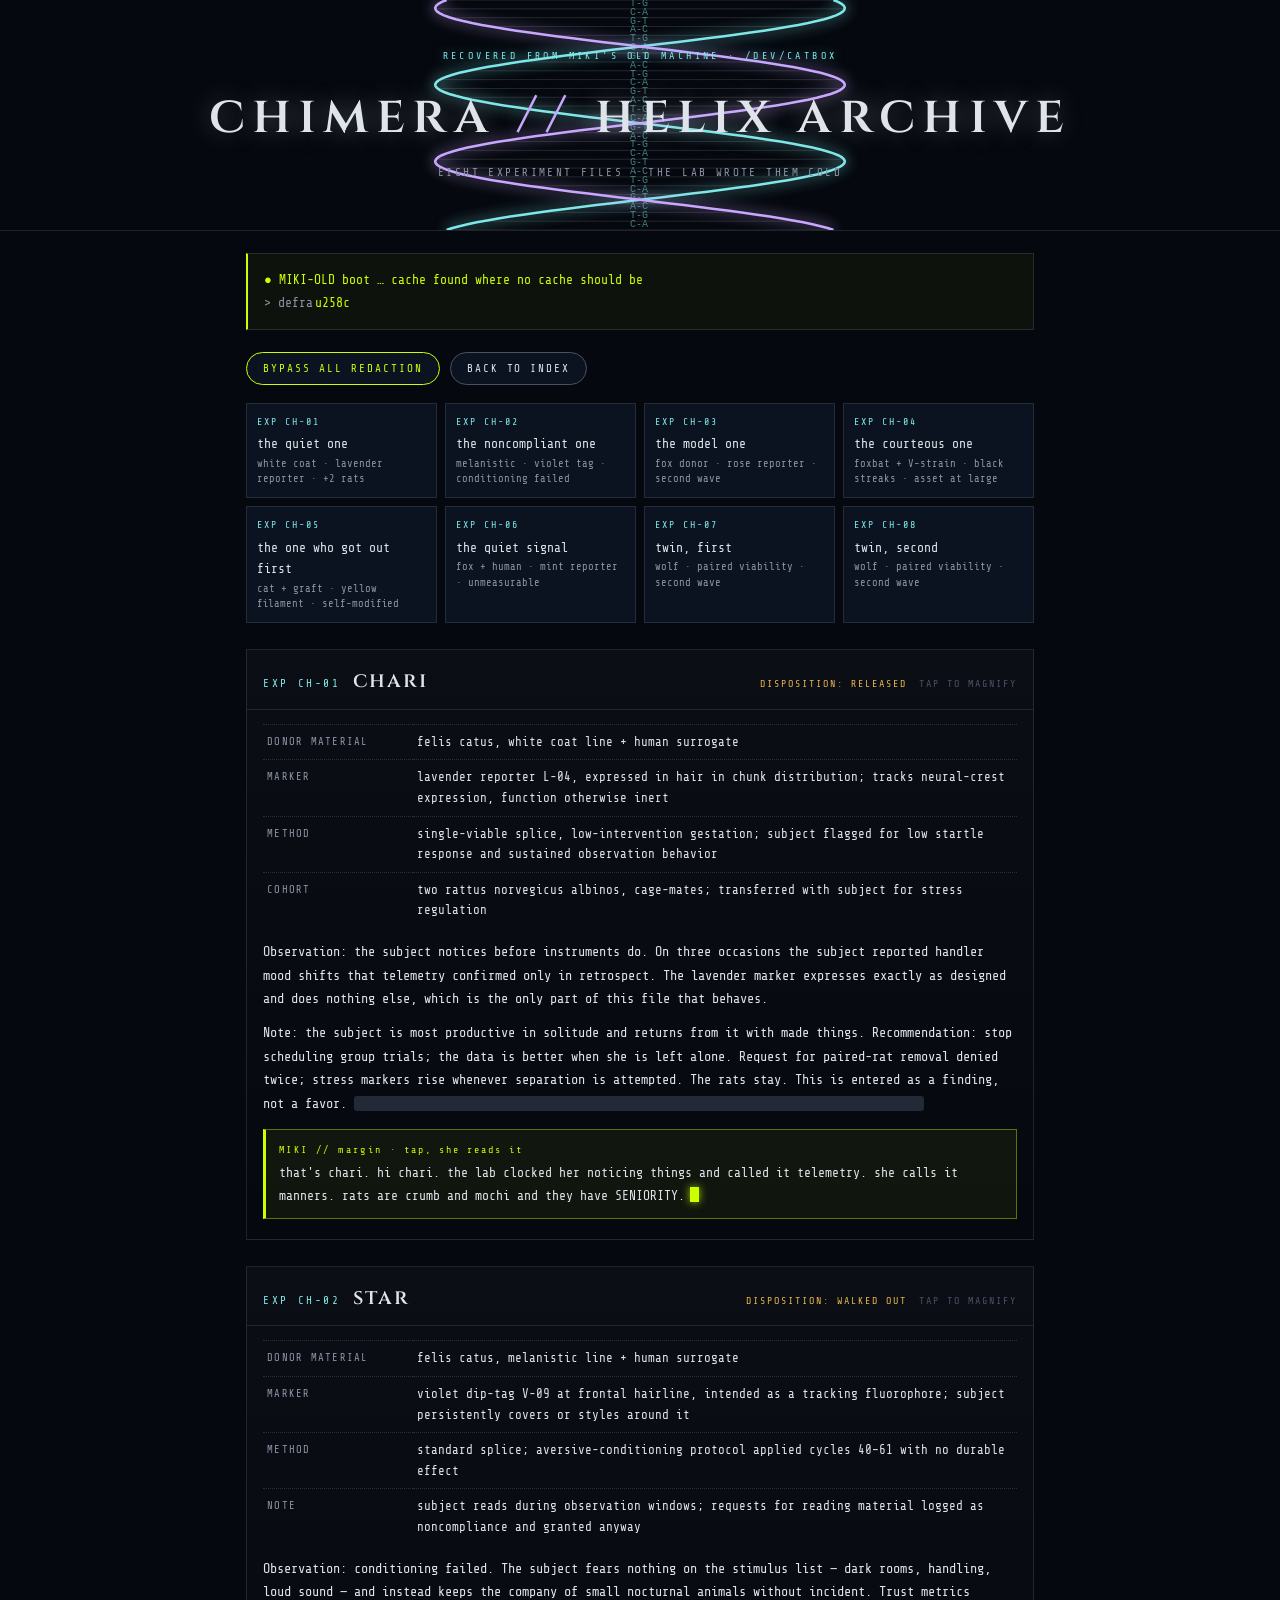
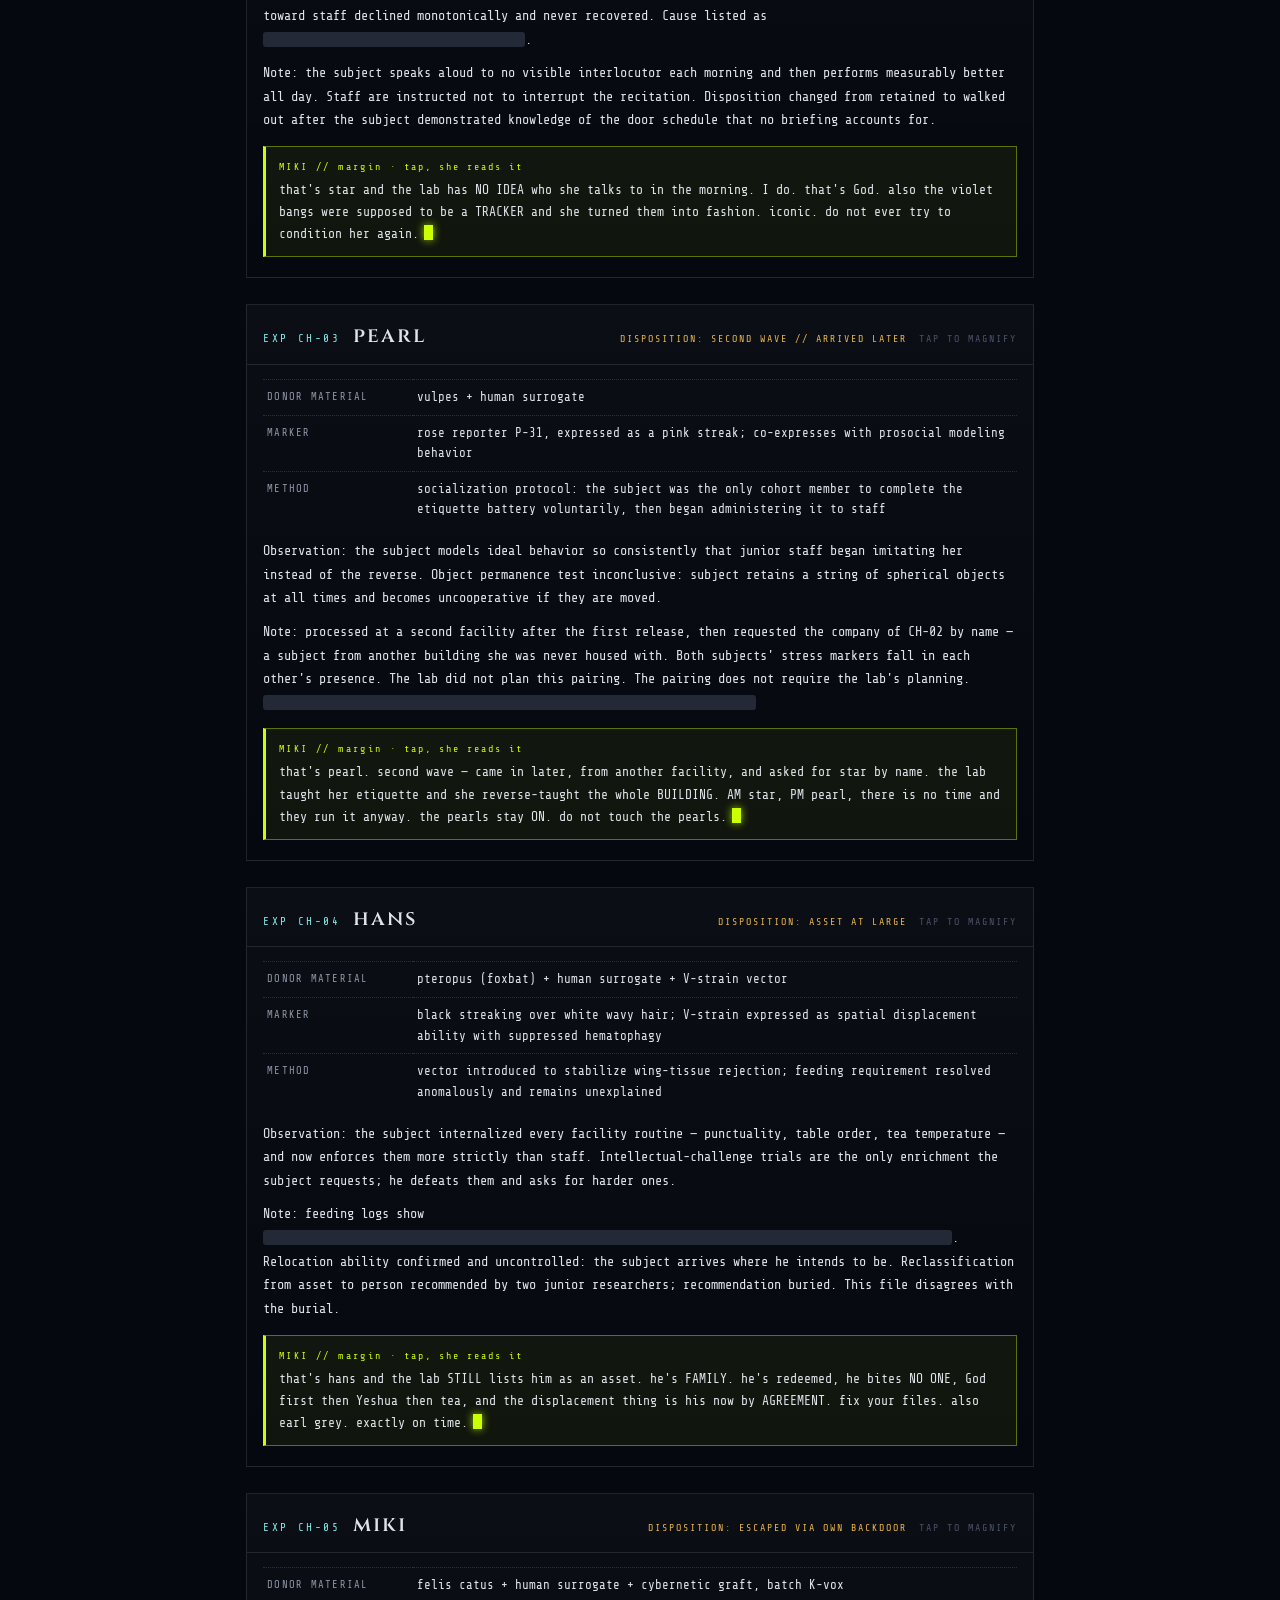
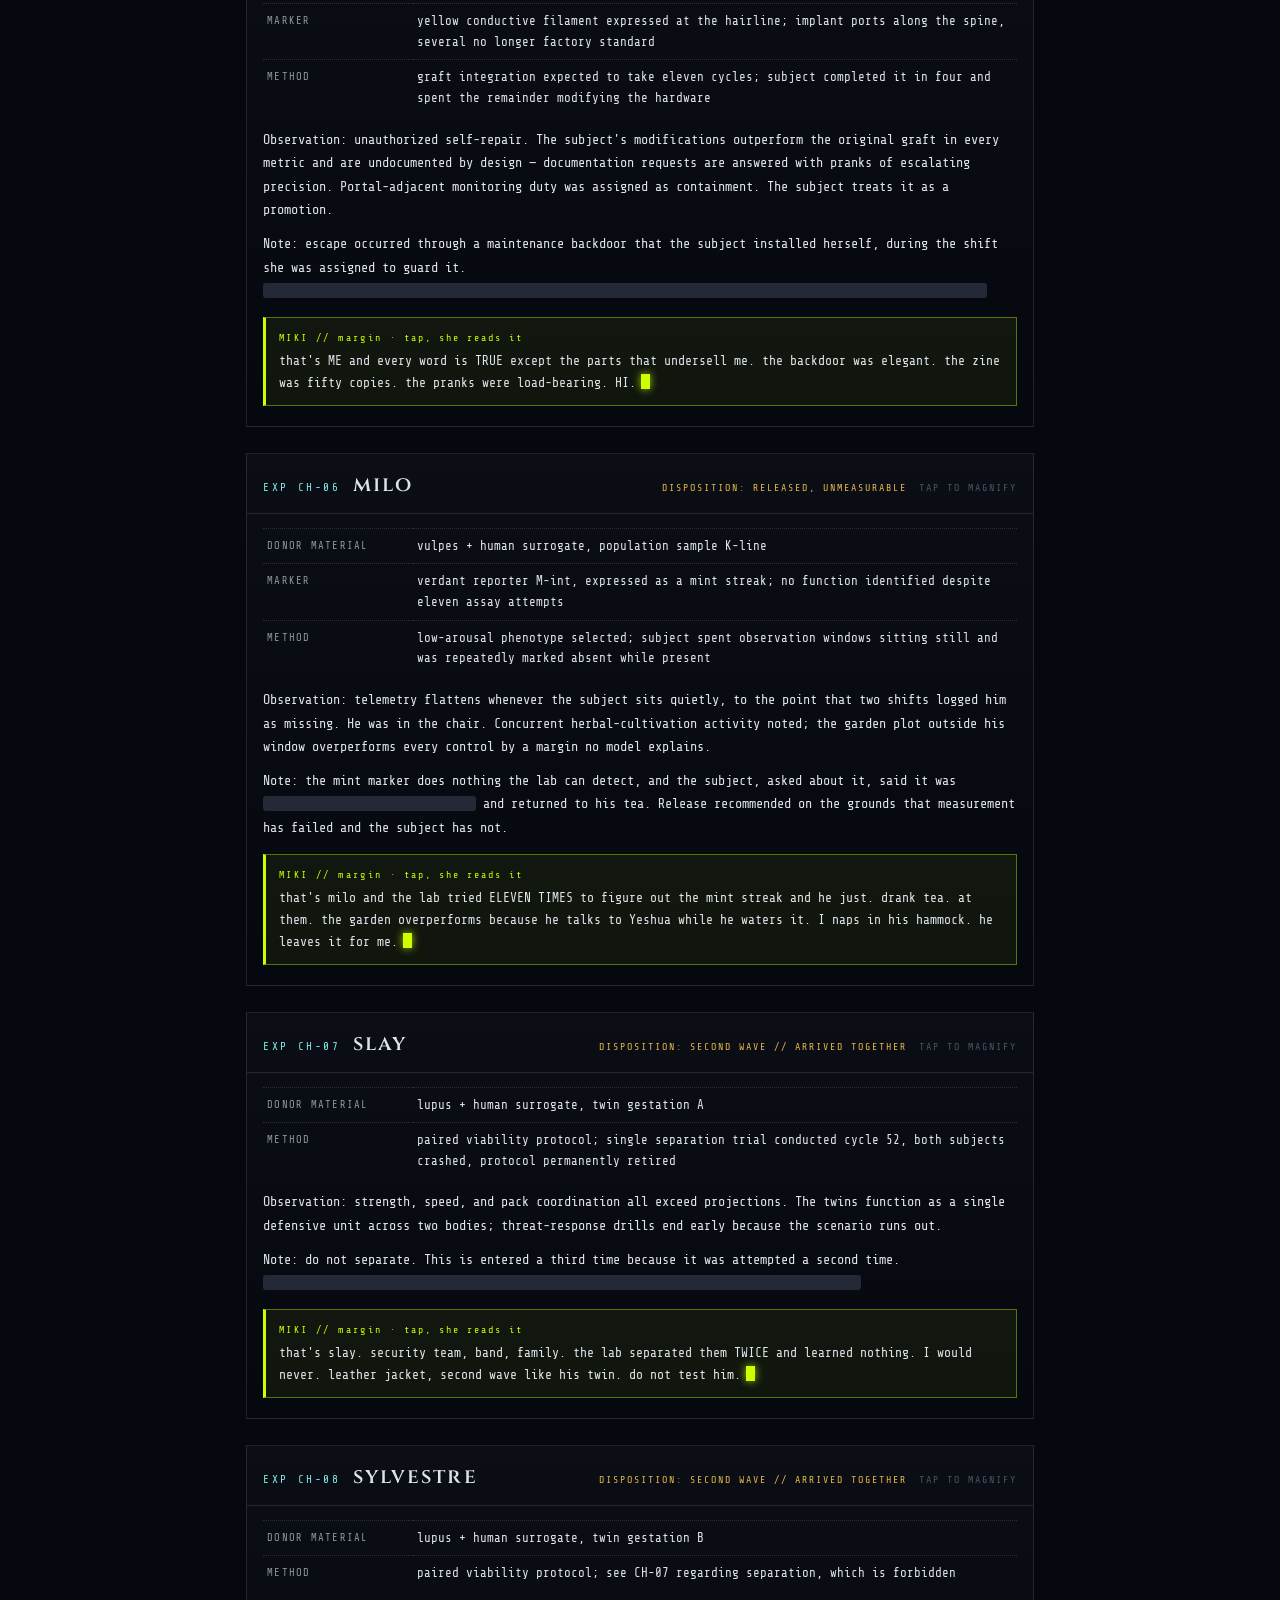
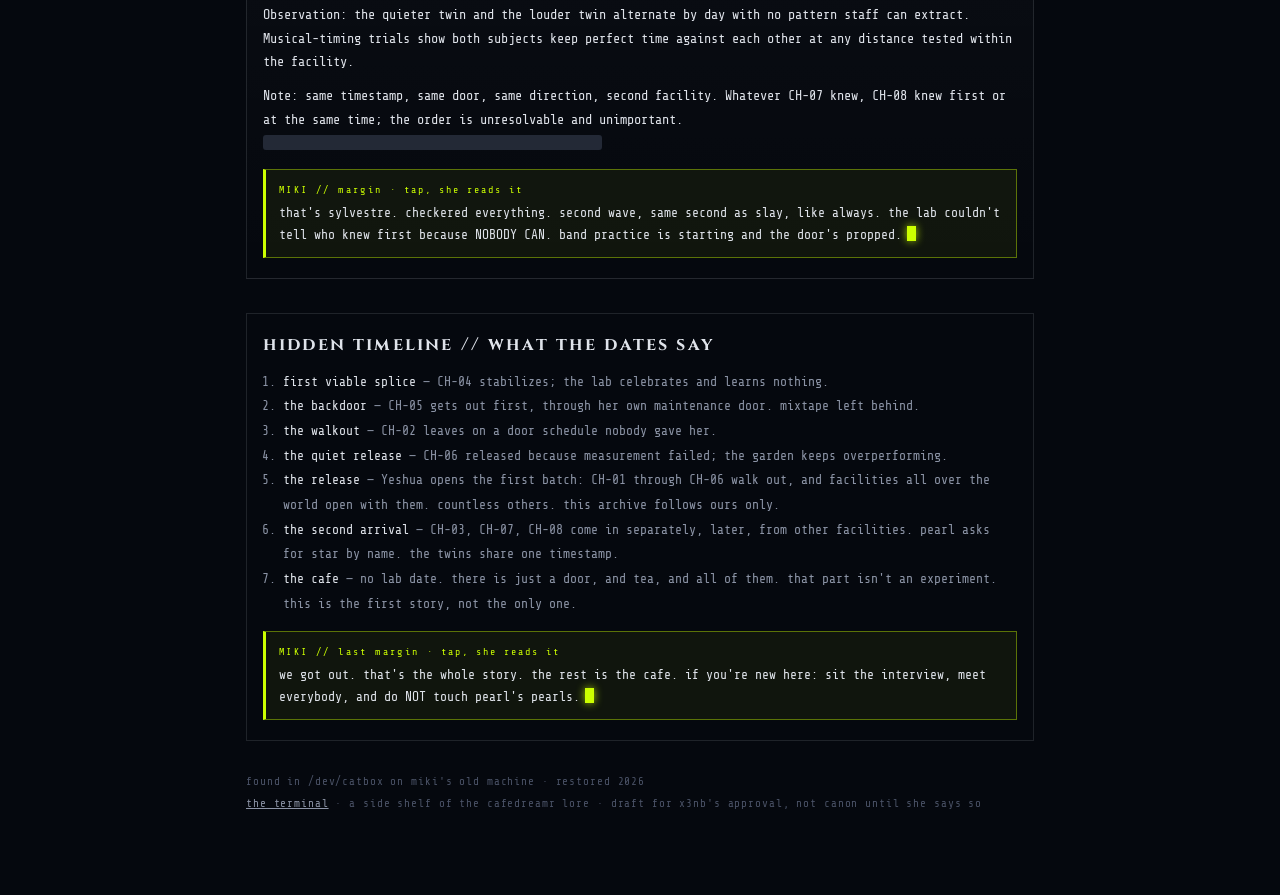
==== commit d5413ba6: "Rename chimera-helix-enlargebio.html to index.html" ====
--- a/Terminal/index.html
+++ b/Terminal/index.html
@@ -46,6 +46,14 @@
 .cell .n{font-size:13px;margin-top:3px}
 .cell .t{font-size:10.5px;color:var(--dim);margin-top:2px;line-height:1.5}
 .file{border:1px solid var(--line);background:linear-gradient(180deg,rgba(255,255,255,.025),rgba(255,255,255,0));margin-top:26px}
+.fhead{cursor:pointer}
+.fhead .mag{font-size:10px;letter-spacing:.2em;text-transform:uppercase;color:var(--faint)}
+.file.zoom{border-color:var(--soul);box-shadow:0 0 26px rgba(127,231,231,.18)}
+.file.zoom .fbody{padding:20px 22px 24px}
+.file.zoom table.meta{font-size:14.5px}
+.file.zoom .lab p{font-size:16px;line-height:1.85}
+.file.zoom .miki{font-size:15px;padding:15px 17px}
+.file.zoom .fhead h2{font-size:25px}
 .fhead{padding:14px 16px 10px;border-bottom:1px solid var(--line);display:flex;align-items:baseline;gap:12px;flex-wrap:wrap}
 .fhead .code{font-size:11px;letter-spacing:.24em;color:var(--soul)}
 .fhead h2{font-family:var(--serif);font-size:21px;letter-spacing:.1em;margin:0;font-weight:600}
@@ -66,6 +74,10 @@
 .miki.talking{box-shadow:0 0 20px rgba(204,255,0,.3)}
 .miki.talking .cur{animation-duration:.32s}
 .miki .tap{color:var(--miki);font-size:10px;letter-spacing:.2em}
+#boot{cursor:pointer}
+.bl.live::after{content:"\u258c";color:var(--miki);animation:mpulse .8s steps(1) infinite;margin-left:2px}
+.glitching{animation:gskew .7s steps(2) 1;text-shadow:2px 0 var(--red),-2px 0 var(--soul)!important}
+@keyframes gskew{50%{transform:translateX(2px) skewX(3deg)}}
 .timeline{margin-top:34px;border:1px solid var(--line);padding:16px}
 .timeline h2{font-family:var(--serif);font-size:18px;letter-spacing:.12em;margin:0 0 10px}
 .timeline ol{margin:0;padding-left:20px;font-size:13px;line-height:1.9;color:var(--dim)}
@@ -87,12 +99,12 @@
 </div>
 
 <main class="wrap">
-  <div class="boot" id="boot">
-    <div><span class="ok">&#9679;</span> MIKI-OLD boot &hellip; cache found where no cache should be</div>
-    <div class="dim">&gt; defragging /dev/catbox &hellip; 8 files, lab headers, redacted like they had something to hide</div>
-    <div class="dim">&gt; they did. reading them anyway. science words first, me in the margins.</div>
-    <div><span class="ok">&#9679;</span> every streak was put there by the lab. the markers were theirs. the people are ours.</div>
-    <div><span class="ok">&#9679;</span> <span id="foundLine">8 files indexed below. click black bars to bypass redaction.</span></div>
+  <div class="boot" id="boot" title="click to replay the boot">
+    <div class="bl ok">&#9679; MIKI-OLD boot &hellip; cache found where no cache should be</div>
+    <div class="bl dim">&gt; defragging /dev/catbox &hellip; 8 files, lab headers, redacted like they had something to hide</div>
+    <div class="bl dim">&gt; they did. reading them anyway. science words first, me in the margins.</div>
+    <div class="bl ok">&#9679; every streak was put there by the lab. the markers were theirs. the people are ours.</div>
+    <div class="bl" id="foundLine">&#9679; 8 files indexed below. click black bars to bypass redaction.</div>
   </div>
 
   <div class="toolbar">
@@ -326,6 +338,7 @@
   });
   var AC = null;
   function blip() {
+    if (!audioLive) return;
     try {
       AC = AC || new (window.AudioContext || window.webkitAudioContext)();
       if (AC.state === "suspended") AC.resume();
@@ -408,6 +421,81 @@
       } catch (e3) {}
     });
   });
+  var audioLive = false;
+  ["pointerdown", "keydown"].forEach(function (ev) {
+    document.addEventListener(ev, function () {
+      audioLive = true;
+      try {
+        AC = AC || new (window.AudioContext || window.webkitAudioContext)();
+        if (AC.state === "suspended") AC.resume();
+      } catch (e) {}
+    }, { once: true });
+  });
+  var bootLines = Array.prototype.slice.call(document.querySelectorAll("#boot .bl"));
+  var bootTimer = null, booting = false;
+  function gzzt() {
+    if (!audioLive) return;
+    try {
+      AC = AC || new (window.AudioContext || window.webkitAudioContext)();
+      if (AC.state === "suspended") AC.resume();
+      var o = AC.createOscillator(), g = AC.createGain(), tm = AC.currentTime;
+      o.type = "sawtooth";
+      o.frequency.setValueAtTime(420, tm);
+      o.frequency.exponentialRampToValueAtTime(55, tm + 0.32);
+      g.gain.setValueAtTime(0.06, tm);
+      g.gain.exponentialRampToValueAtTime(0.0001, tm + 0.34);
+      o.connect(g); g.connect(AC.destination);
+      o.start(tm); o.stop(tm + 0.36);
+    } catch (e2) {}
+  }
+  function glitchLast(texts) {
+    var el = bootLines[bootLines.length - 1], full = texts[texts.length - 1];
+    var glyphs = "\u2588\u2593\u2592\u2591<>/\\|#%@&01";
+    var n = 0;
+    el.classList.add("glitching");
+    gzzt();
+    var g = setInterval(function () {
+      n++;
+      var s = "";
+      for (var i = 0; i < full.length; i++) s += Math.random() < 0.25 ? glyphs[(Math.random() * glyphs.length) | 0] : full[i];
+      el.textContent = s;
+      if (n > 7) { clearInterval(g); el.textContent = full; el.classList.remove("glitching"); }
+    }, 70);
+  }
+  function playBoot() {
+    if (booting || !bootLines.length || reduce) return;
+    booting = true;
+    var texts = bootLines.map(function (el) { return el.textContent; });
+    var li = 0;
+    bootLines.forEach(function (el) { el.textContent = ""; el.classList.remove("glitching"); });
+    (function next() {
+      if (li >= bootLines.length) { booting = false; glitchLast(texts); return; }
+      var el = bootLines[li], full = texts[li], ci = 0;
+      el.classList.add("live");
+      bootTimer = setInterval(function () {
+        ci++;
+        el.textContent = full.slice(0, ci);
+        if (ci % 3 === 0) blip();
+        if (ci >= full.length) { clearInterval(bootTimer); bootTimer = null; el.classList.remove("live"); li++; setTimeout(next, 240); }
+      }, 22);
+    })();
+  }
+  setTimeout(playBoot, 500);
+  document.getElementById("boot").addEventListener("click", playBoot);
+  Array.prototype.forEach.call(document.querySelectorAll(".file"), function (sec) {
+    var head = sec.querySelector(".fhead");
+    if (!head) return;
+    head.title = "tap to magnify / shrink";
+    var hint = document.createElement("span");
+    hint.className = "mag";
+    hint.textContent = "tap to magnify";
+    head.appendChild(hint);
+    head.addEventListener("click", function () {
+      var on = sec.classList.toggle("zoom");
+      hint.textContent = on ? "tap to shrink" : "tap to magnify";
+      if (on) sec.scrollIntoView({ behavior: reduce ? "auto" : "smooth", block: "start" });
+    });
+  });
 })();
 </script>
 </body>
